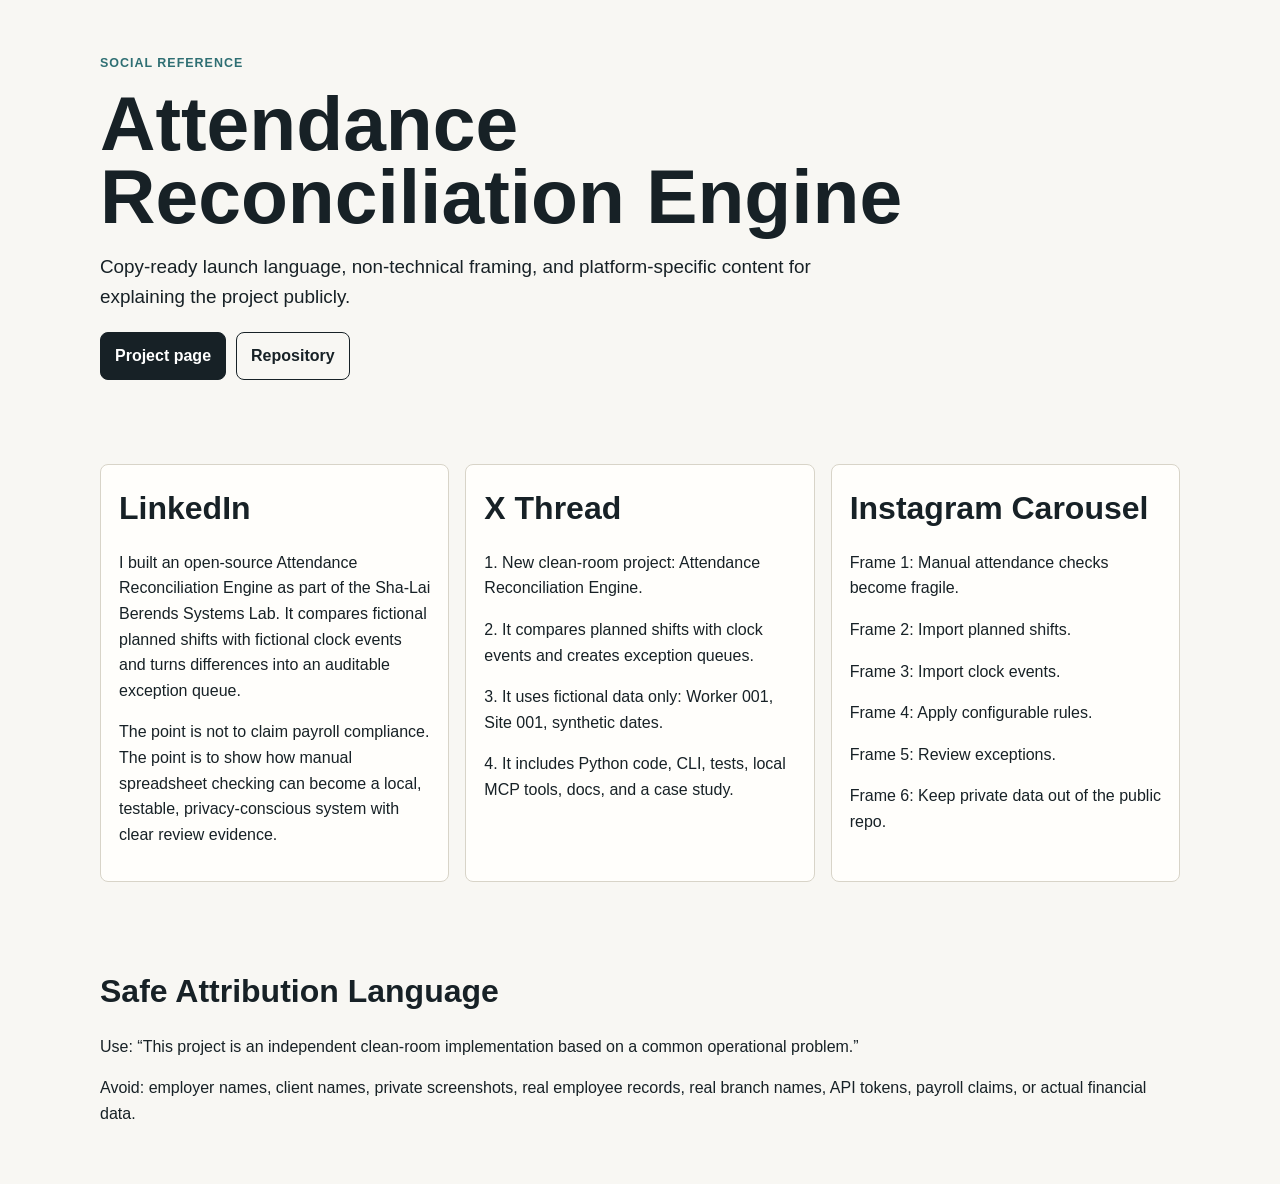
==== site/socials/index.html @ 908300ed "feat: publish attendance reconciliation engine" ====
<!doctype html>
<html lang="en">
  <head>
    <meta charset="utf-8" />
    <meta name="viewport" content="width=device-width, initial-scale=1" />
    <title>Attendance Reconciliation Engine Socials | Sha-Lai Berends</title>
    <meta name="description" content="Copy-ready social reference for the Attendance Reconciliation Engine by Sha-Lai Berends." />
    <link rel="stylesheet" href="../assets/styles.css" />
  </head>
  <body>
    <header>
      <div class="wrap">
        <p class="eyebrow">Social reference</p>
        <h1>Attendance Reconciliation Engine</h1>
        <p class="lede">Copy-ready launch language, non-technical framing, and platform-specific content for explaining the project publicly.</p>
        <div class="button-row">
          <a class="button primary" href="../">Project page</a>
          <a class="button" href="https://github.com/berendsshalai/attendance-reconciliation-engine">Repository</a>
        </div>
      </div>
    </header>

    <main>
      <section>
        <div class="wrap grid">
          <article class="card">
            <h2>LinkedIn</h2>
            <p>I built an open-source Attendance Reconciliation Engine as part of the Sha-Lai Berends Systems Lab. It compares fictional planned shifts with fictional clock events and turns differences into an auditable exception queue.</p>
            <p>The point is not to claim payroll compliance. The point is to show how manual spreadsheet checking can become a local, testable, privacy-conscious system with clear review evidence.</p>
          </article>
          <article class="card">
            <h2>X Thread</h2>
            <p>1. New clean-room project: Attendance Reconciliation Engine.</p>
            <p>2. It compares planned shifts with clock events and creates exception queues.</p>
            <p>3. It uses fictional data only: Worker 001, Site 001, synthetic dates.</p>
            <p>4. It includes Python code, CLI, tests, local MCP tools, docs, and a case study.</p>
          </article>
          <article class="card">
            <h2>Instagram Carousel</h2>
            <p>Frame 1: Manual attendance checks become fragile.</p>
            <p>Frame 2: Import planned shifts.</p>
            <p>Frame 3: Import clock events.</p>
            <p>Frame 4: Apply configurable rules.</p>
            <p>Frame 5: Review exceptions.</p>
            <p>Frame 6: Keep private data out of the public repo.</p>
          </article>
        </div>
      </section>

      <section>
        <div class="wrap">
          <h2>Safe Attribution Language</h2>
          <p>Use: “This project is an independent clean-room implementation based on a common operational problem.”</p>
          <p>Avoid: employer names, client names, private screenshots, real employee records, real branch names, API tokens, payroll claims, or actual financial data.</p>
        </div>
      </section>
    </main>
  </body>
</html>
---- site/assets/styles.css ----
:root {
  color: #172126;
  background: #f8f7f3;
  font-family: Arial, sans-serif;
  line-height: 1.6;
}

* {
  box-sizing: border-box;
}

body {
  margin: 0;
}

a {
  color: #205f63;
}

header,
section,
footer {
  padding: 42px 20px;
}

.wrap {
  max-width: 1080px;
  margin: 0 auto;
}

.hero {
  min-height: 76vh;
  display: grid;
  align-items: center;
  border-bottom: 1px solid #d8d4c8;
}

.eyebrow {
  text-transform: uppercase;
  letter-spacing: 0.08em;
  font-weight: 700;
  color: #2f6f73;
  font-size: 0.78rem;
}

h1 {
  max-width: 920px;
  margin: 0;
  font-size: clamp(2.4rem, 6vw, 5.8rem);
  line-height: 0.95;
  letter-spacing: 0;
}

h2 {
  font-size: 2rem;
  margin: 0 0 16px;
}

h3 {
  margin: 0 0 8px;
}

.lede {
  max-width: 780px;
  font-size: 1.18rem;
}

.grid {
  display: grid;
  grid-template-columns: repeat(auto-fit, minmax(240px, 1fr));
  gap: 16px;
}

.card,
.panel {
  border: 1px solid #d8d4c8;
  border-radius: 8px;
  background: #fffefb;
  padding: 18px;
}

.metric {
  font-size: 2rem;
  font-weight: 800;
  display: block;
}

.flow {
  display: grid;
  grid-template-columns: repeat(auto-fit, minmax(150px, 1fr));
  gap: 10px;
}

.flow span {
  border: 1px solid #becfcf;
  background: #edf5f5;
  border-radius: 8px;
  padding: 12px;
  font-weight: 700;
}

code {
  background: #ece8dc;
  border-radius: 4px;
  padding: 2px 4px;
}

pre {
  overflow: auto;
  background: #172126;
  color: #f8f7f3;
  border-radius: 8px;
  padding: 16px;
}

.button-row {
  display: flex;
  flex-wrap: wrap;
  gap: 10px;
  margin-top: 20px;
}

.button {
  border: 1px solid #172126;
  border-radius: 8px;
  color: #172126;
  text-decoration: none;
  padding: 10px 14px;
  font-weight: 700;
}

.button.primary {
  background: #172126;
  color: #fff;
}

table {
  border-collapse: collapse;
  width: 100%;
  background: #fffefb;
}

th,
td {
  border: 1px solid #d8d4c8;
  padding: 10px;
  text-align: left;
  vertical-align: top;
}

th {
  background: #edf5f5;
}

footer {
  border-top: 1px solid #d8d4c8;
}
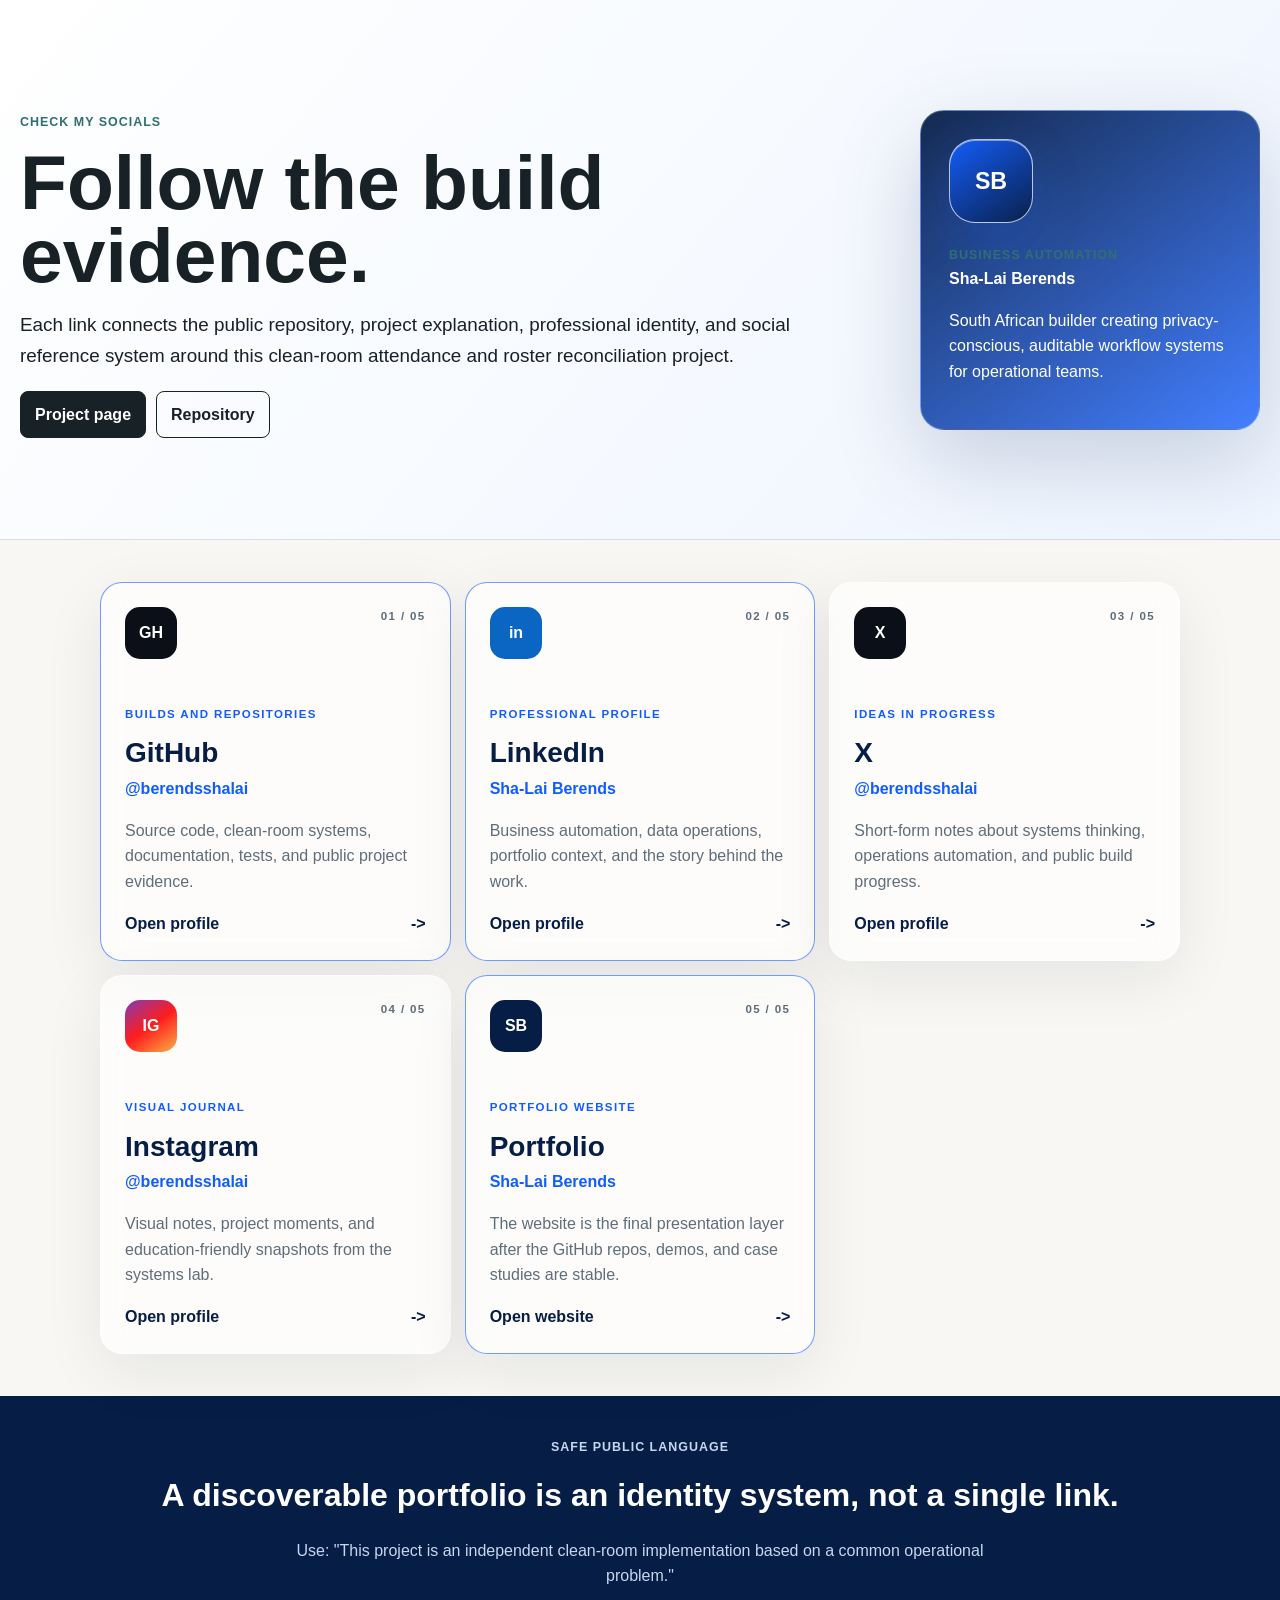
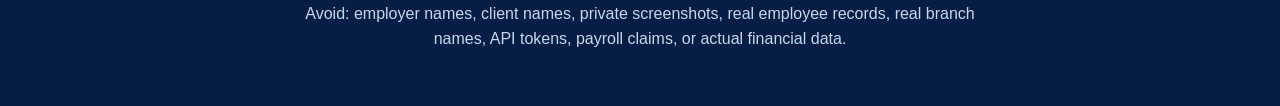
==== commit 30f33111: "feat: expand roster review system" ====
--- a/site/socials/index.html
+++ b/site/socials/index.html
@@ -3,54 +3,80 @@
   <head>
     <meta charset="utf-8" />
     <meta name="viewport" content="width=device-width, initial-scale=1" />
-    <title>Attendance Reconciliation Engine Socials | Sha-Lai Berends</title>
-    <meta name="description" content="Copy-ready social reference for the Attendance Reconciliation Engine by Sha-Lai Berends." />
+    <title>Check My Socials | Attendance Reconciliation Engine</title>
+    <meta name="description" content="Glassmorphism social profile links and copy-ready social reference for the Attendance Reconciliation Engine by Sha-Lai Berends." />
     <link rel="stylesheet" href="../assets/styles.css" />
   </head>
   <body>
-    <header>
+    <header class="socials-hero">
       <div class="wrap">
-        <p class="eyebrow">Social reference</p>
-        <h1>Attendance Reconciliation Engine</h1>
-        <p class="lede">Copy-ready launch language, non-technical framing, and platform-specific content for explaining the project publicly.</p>
+        <p class="eyebrow">Check my socials</p>
+        <h1>Follow the build evidence.</h1>
+        <p class="lede">Each link connects the public repository, project explanation, professional identity, and social reference system around this clean-room attendance and roster reconciliation project.</p>
         <div class="button-row">
           <a class="button primary" href="../">Project page</a>
           <a class="button" href="https://github.com/berendsshalai/attendance-reconciliation-engine">Repository</a>
         </div>
       </div>
+      <aside class="profile-card" aria-label="Sha-Lai Berends profile summary">
+        <span class="glass-logo" aria-hidden="true">SB</span>
+        <span class="eyebrow">Business Automation</span>
+        <strong>Sha-Lai Berends</strong>
+        <p>South African builder creating privacy-conscious, auditable workflow systems for operational teams.</p>
+      </aside>
     </header>
 
     <main>
       <section>
-        <div class="wrap grid">
-          <article class="card">
+        <div class="wrap social-grid" aria-label="Sha-Lai Berends social and portfolio links">
+          <a class="social-card featured" href="https://github.com/berendsshalai" target="_blank" rel="me noreferrer" aria-label="Open Sha-Lai Berends on GitHub">
+            <div class="social-card-top"><span class="social-icon github">GH</span><small>01 / 05</small></div>
+            <span class="social-signal">Builds and repositories</span>
+            <h2>GitHub</h2>
+            <strong>@berendsshalai</strong>
+            <p>Source code, clean-room systems, documentation, tests, and public project evidence.</p>
+            <span class="social-open">Open profile <span aria-hidden="true">-></span></span>
+          </a>
+          <a class="social-card featured" href="https://www.linkedin.com/in/sha-lai-berends" target="_blank" rel="me noreferrer" aria-label="Open Sha-Lai Berends on LinkedIn">
+            <div class="social-card-top"><span class="social-icon linkedin">in</span><small>02 / 05</small></div>
+            <span class="social-signal">Professional profile</span>
             <h2>LinkedIn</h2>
-            <p>I built an open-source Attendance Reconciliation Engine as part of the Sha-Lai Berends Systems Lab. It compares fictional planned shifts with fictional clock events and turns differences into an auditable exception queue.</p>
-            <p>The point is not to claim payroll compliance. The point is to show how manual spreadsheet checking can become a local, testable, privacy-conscious system with clear review evidence.</p>
-          </article>
-          <article class="card">
-            <h2>X Thread</h2>
-            <p>1. New clean-room project: Attendance Reconciliation Engine.</p>
-            <p>2. It compares planned shifts with clock events and creates exception queues.</p>
-            <p>3. It uses fictional data only: Worker 001, Site 001, synthetic dates.</p>
-            <p>4. It includes Python code, CLI, tests, local MCP tools, docs, and a case study.</p>
-          </article>
-          <article class="card">
-            <h2>Instagram Carousel</h2>
-            <p>Frame 1: Manual attendance checks become fragile.</p>
-            <p>Frame 2: Import planned shifts.</p>
-            <p>Frame 3: Import clock events.</p>
-            <p>Frame 4: Apply configurable rules.</p>
-            <p>Frame 5: Review exceptions.</p>
-            <p>Frame 6: Keep private data out of the public repo.</p>
-          </article>
+            <strong>Sha-Lai Berends</strong>
+            <p>Business automation, data operations, portfolio context, and the story behind the work.</p>
+            <span class="social-open">Open profile <span aria-hidden="true">-></span></span>
+          </a>
+          <a class="social-card" href="https://x.com/berendsshalai" target="_blank" rel="me noreferrer" aria-label="Open Sha-Lai Berends on X">
+            <div class="social-card-top"><span class="social-icon x">X</span><small>03 / 05</small></div>
+            <span class="social-signal">Ideas in progress</span>
+            <h2>X</h2>
+            <strong>@berendsshalai</strong>
+            <p>Short-form notes about systems thinking, operations automation, and public build progress.</p>
+            <span class="social-open">Open profile <span aria-hidden="true">-></span></span>
+          </a>
+          <a class="social-card" href="https://www.instagram.com/berendsshalai" target="_blank" rel="me noreferrer" aria-label="Open Sha-Lai Berends on Instagram">
+            <div class="social-card-top"><span class="social-icon instagram">IG</span><small>04 / 05</small></div>
+            <span class="social-signal">Visual journal</span>
+            <h2>Instagram</h2>
+            <strong>@berendsshalai</strong>
+            <p>Visual notes, project moments, and education-friendly snapshots from the systems lab.</p>
+            <span class="social-open">Open profile <span aria-hidden="true">-></span></span>
+          </a>
+          <a class="social-card featured" href="https://sha-lai-be-2a6c6108-shalaiberends.wix-site-host.com" target="_blank" rel="me noreferrer" aria-label="Open Sha-Lai Berends portfolio website">
+            <div class="social-card-top"><span class="social-icon website">SB</span><small>05 / 05</small></div>
+            <span class="social-signal">Portfolio website</span>
+            <h2>Portfolio</h2>
+            <strong>Sha-Lai Berends</strong>
+            <p>The website is the final presentation layer after the GitHub repos, demos, and case studies are stable.</p>
+            <span class="social-open">Open website <span aria-hidden="true">-></span></span>
+          </a>
         </div>
       </section>
 
-      <section>
+      <section class="socials-note">
         <div class="wrap">
-          <h2>Safe Attribution Language</h2>
-          <p>Use: “This project is an independent clean-room implementation based on a common operational problem.”</p>
+          <p class="eyebrow">Safe public language</p>
+          <h2>A discoverable portfolio is an identity system, not a single link.</h2>
+          <p>Use: "This project is an independent clean-room implementation based on a common operational problem."</p>
           <p>Avoid: employer names, client names, private screenshots, real employee records, real branch names, API tokens, payroll claims, or actual financial data.</p>
         </div>
       </section>
--- a/site/assets/styles.css
+++ b/site/assets/styles.css
@@ -3,6 +3,11 @@
   background: #f8f7f3;
   font-family: Arial, sans-serif;
   line-height: 1.6;
+  --navy: #061d46;
+  --blue: #115cff;
+  --sky: #d7e8ff;
+  --muted: #5f6d7a;
+  --line: rgba(6, 29, 70, 0.14);
 }
 
 * {
@@ -33,6 +38,9 @@
   display: grid;
   align-items: center;
   border-bottom: 1px solid #d8d4c8;
+  background:
+    radial-gradient(circle at 82% 18%, rgba(17, 92, 255, 0.12), transparent 28%),
+    linear-gradient(130deg, #fff 0%, #eef5ff 100%);
 }
 
 .eyebrow {
@@ -155,3 +163,204 @@
 footer {
   border-top: 1px solid #d8d4c8;
 }
+
+.identity-panel {
+  margin-top: 28px;
+  display: grid;
+  grid-template-columns: 96px minmax(0, 1fr);
+  gap: 18px;
+  align-items: center;
+  max-width: 560px;
+  padding: 18px;
+  border: 1px solid rgba(255, 255, 255, 0.58);
+  border-radius: 22px;
+  background: rgba(255, 255, 255, 0.48);
+  box-shadow: 0 24px 90px rgba(6, 29, 70, 0.12);
+  backdrop-filter: blur(18px);
+}
+
+.glass-logo {
+  width: 84px;
+  height: 84px;
+  display: grid;
+  place-items: center;
+  border: 1px solid rgba(255, 255, 255, 0.7);
+  border-radius: 26px;
+  color: white;
+  background:
+    linear-gradient(145deg, rgba(17, 92, 255, 0.95), rgba(6, 29, 70, 0.95)),
+    rgba(255, 255, 255, 0.28);
+  box-shadow: inset 0 1px 0 rgba(255, 255, 255, 0.45), 0 18px 50px rgba(17, 92, 255, 0.22);
+  font-size: 1.45rem;
+  font-weight: 900;
+}
+
+.identity-panel strong {
+  display: block;
+  color: var(--navy);
+  font-size: 1.05rem;
+}
+
+.identity-panel span {
+  color: var(--muted);
+  font-size: 0.92rem;
+}
+
+.socials-hero {
+  min-height: 540px;
+  display: grid;
+  grid-template-columns: minmax(0, 1fr) 340px;
+  gap: 56px;
+  align-items: center;
+  background: linear-gradient(130deg, #fff 0%, #eef5ff 100%);
+  border-bottom: 1px solid var(--line);
+}
+
+.socials-hero .profile-card {
+  min-height: 320px;
+  display: flex;
+  flex-direction: column;
+  justify-content: flex-end;
+  padding: 28px;
+  border: 1px solid rgba(255, 255, 255, 0.25);
+  border-radius: 24px;
+  color: white;
+  background:
+    linear-gradient(145deg, rgba(6, 29, 70, 0.94), rgba(17, 92, 255, 0.78)),
+    rgba(255, 255, 255, 0.2);
+  box-shadow: 0 30px 90px rgba(6, 29, 70, 0.18);
+  backdrop-filter: blur(20px);
+}
+
+.socials-hero .profile-card .glass-logo {
+  margin-bottom: auto;
+}
+
+.social-grid {
+  display: grid;
+  grid-template-columns: repeat(3, minmax(0, 1fr));
+  gap: 14px;
+}
+
+.social-card {
+  min-height: 320px;
+  display: flex;
+  flex-direction: column;
+  padding: 24px;
+  border: 1px solid rgba(255, 255, 255, 0.6);
+  border-radius: 22px;
+  color: var(--navy);
+  text-decoration: none;
+  background: rgba(255, 255, 255, 0.64);
+  box-shadow: 0 18px 60px rgba(6, 29, 70, 0.08);
+  backdrop-filter: blur(16px);
+  transition: transform 0.24s ease, border-color 0.24s ease, box-shadow 0.24s ease;
+}
+
+.social-card:hover {
+  transform: translateY(-5px);
+  border-color: rgba(17, 92, 255, 0.5);
+  box-shadow: 0 30px 82px rgba(6, 29, 70, 0.14);
+}
+
+.social-card.featured {
+  border-color: rgba(17, 92, 255, 0.6);
+}
+
+.social-card-top {
+  display: flex;
+  justify-content: space-between;
+  align-items: flex-start;
+}
+
+.social-icon {
+  width: 52px;
+  height: 52px;
+  display: grid;
+  place-items: center;
+  border-radius: 15px;
+  color: white;
+  background: var(--blue);
+  font-weight: 900;
+  letter-spacing: 0;
+}
+
+.social-icon.github,
+.social-icon.x {
+  background: #0a0f18;
+}
+
+.social-icon.linkedin {
+  background: #0a66c2;
+}
+
+.social-icon.instagram {
+  background: linear-gradient(145deg, #833ab4, #fd1d1d, #fcb045);
+}
+
+.social-icon.website {
+  background: var(--navy);
+}
+
+.social-card small,
+.social-signal {
+  color: var(--muted);
+  font-size: 0.72rem;
+  font-weight: 800;
+  text-transform: uppercase;
+  letter-spacing: 0.12em;
+}
+
+.social-signal {
+  margin-top: 46px;
+  color: var(--blue);
+}
+
+.social-card h2 {
+  margin: 8px 0 0;
+  color: var(--navy);
+  font-size: 1.75rem;
+}
+
+.social-card strong {
+  color: var(--blue);
+}
+
+.social-card p {
+  color: var(--muted);
+}
+
+.social-open {
+  margin-top: auto;
+  display: flex;
+  justify-content: space-between;
+  align-items: center;
+  font-weight: 800;
+}
+
+.socials-note {
+  text-align: center;
+  color: white;
+  background: var(--navy);
+}
+
+.socials-note h2 {
+  color: white;
+}
+
+.socials-note p {
+  max-width: 720px;
+  margin: 0 auto 12px;
+  color: #c7d7ed;
+}
+
+@media (max-width: 780px) {
+  .identity-panel,
+  .socials-hero {
+    grid-template-columns: 1fr;
+  }
+
+  .social-grid {
+    grid-template-columns: 1fr;
+  }
+}
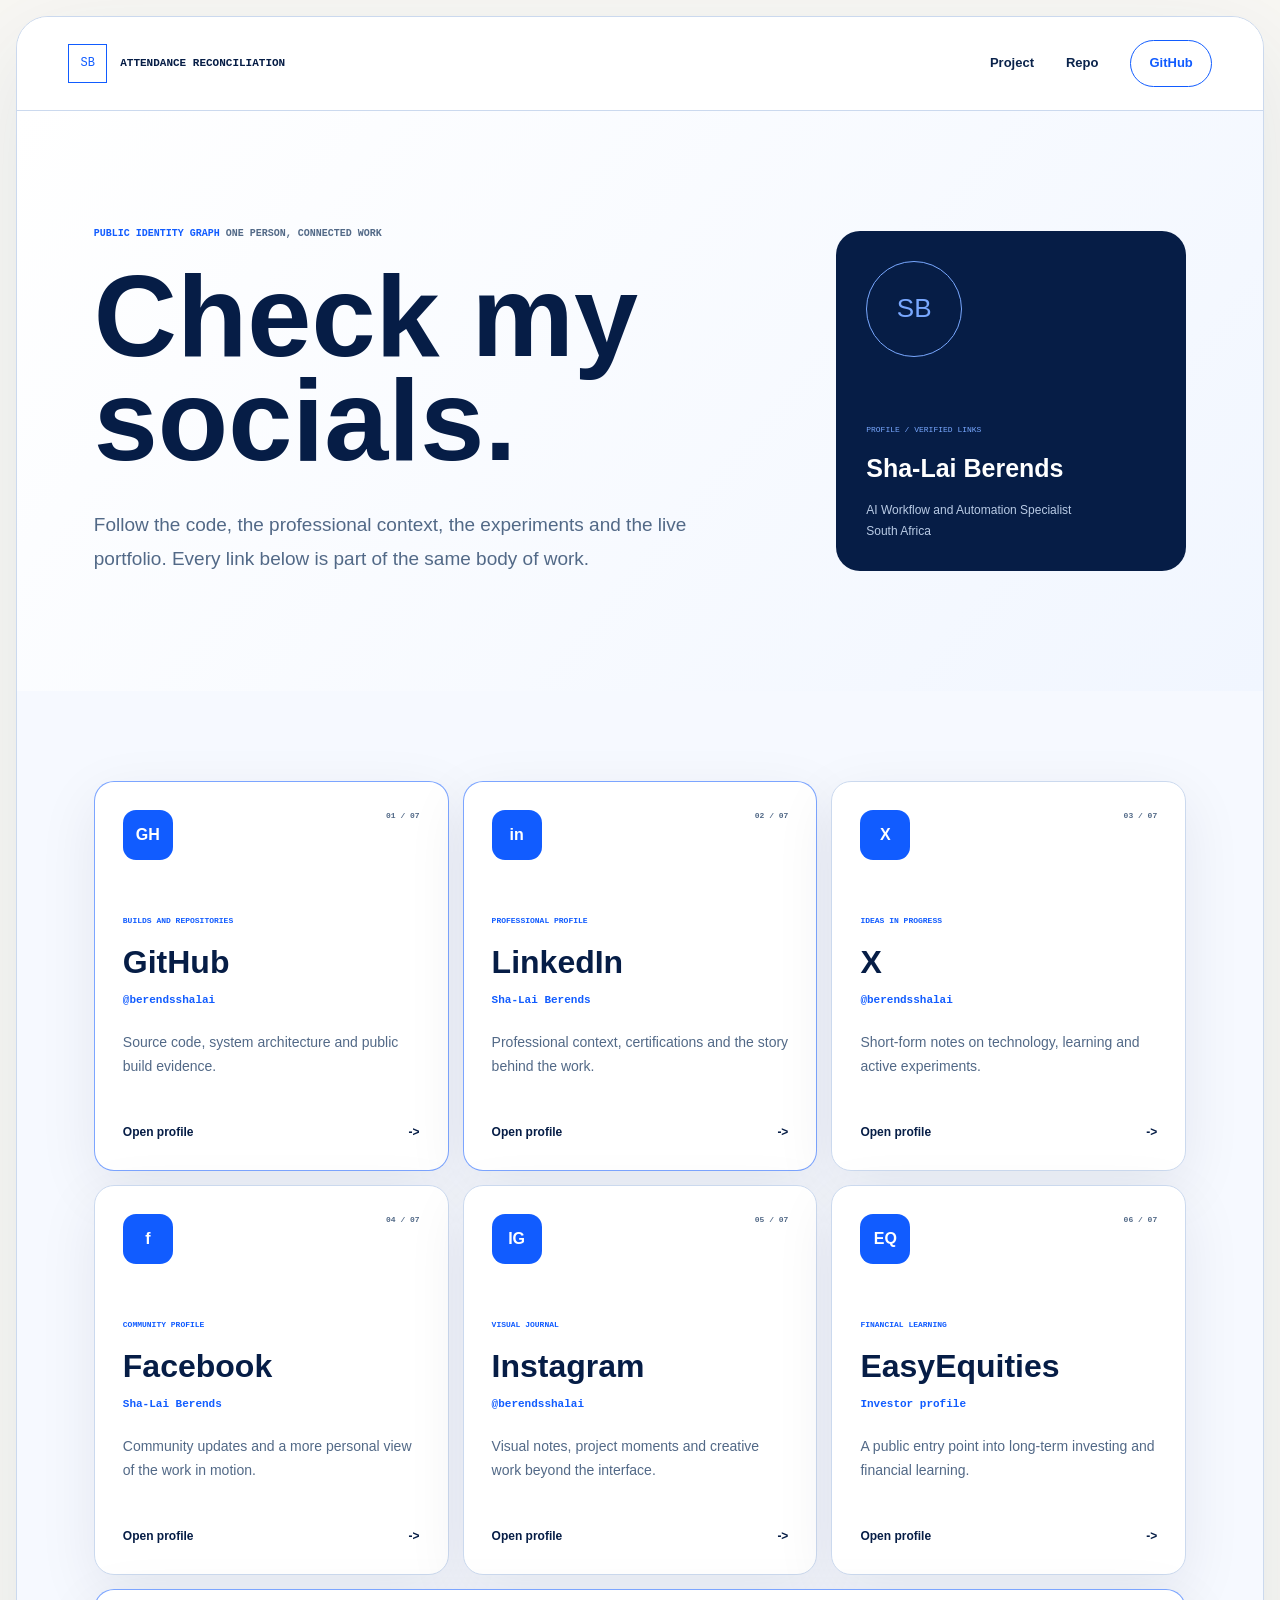
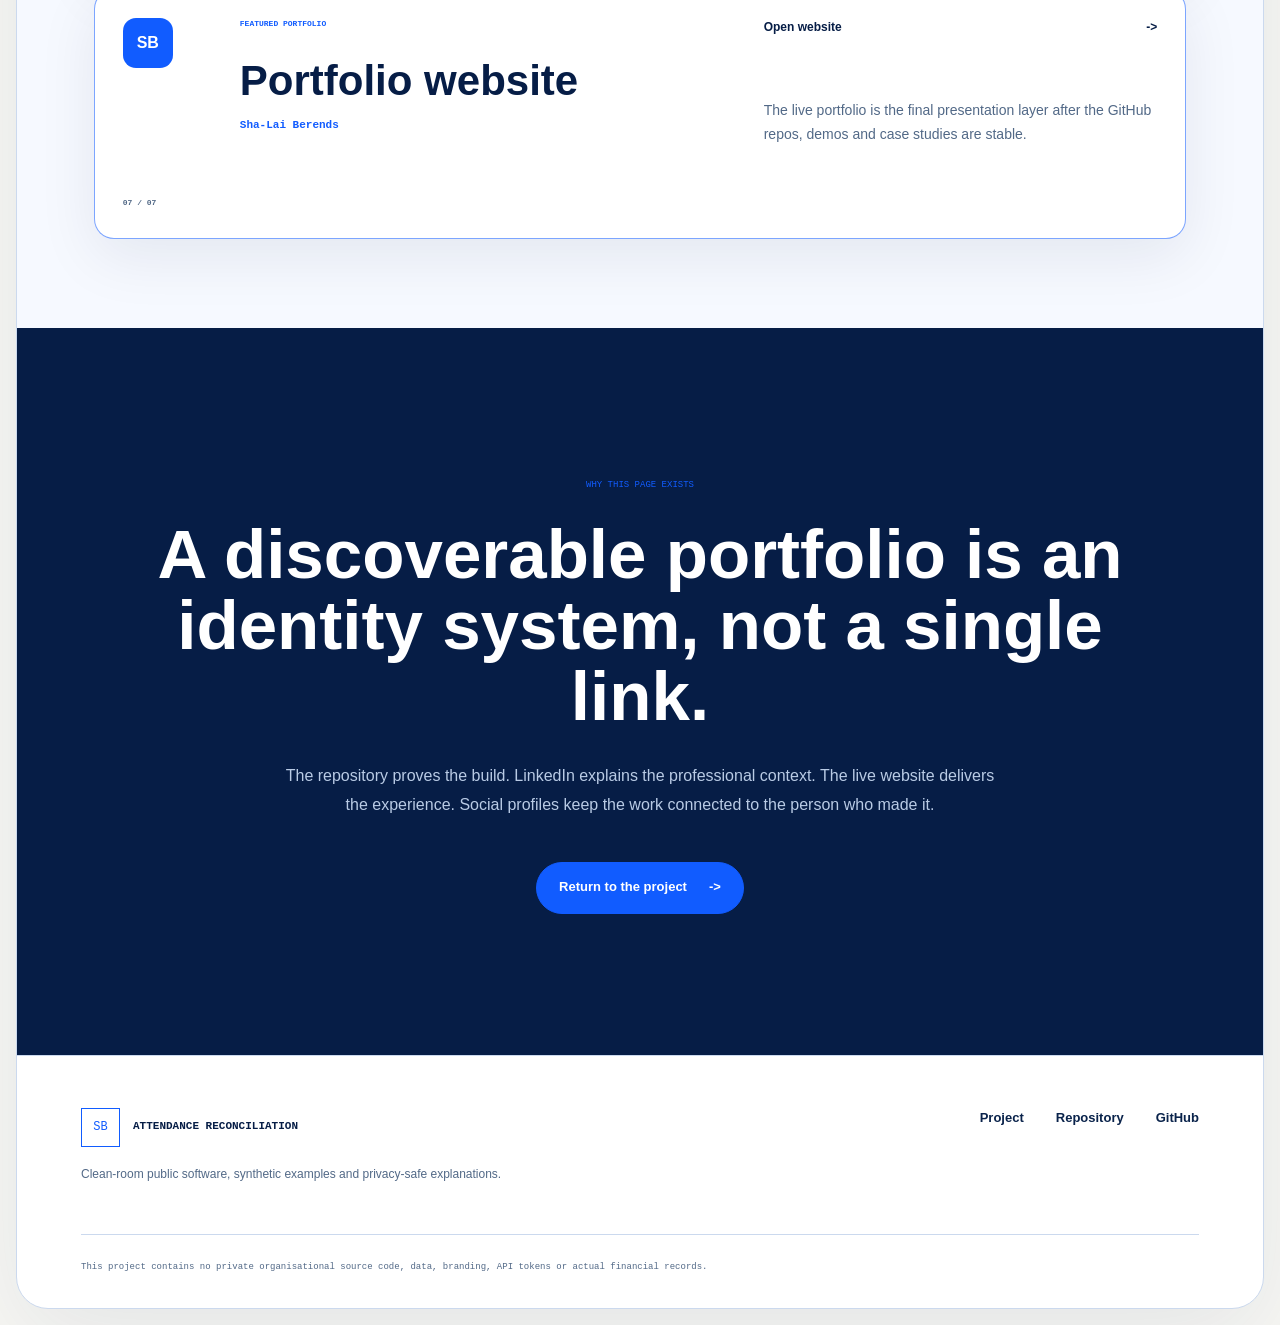
==== commit 19830613: "style: align socials page with portfolio aesthetic" ====
--- a/site/socials/index.html
+++ b/site/socials/index.html
@@ -4,82 +4,123 @@
     <meta charset="utf-8" />
     <meta name="viewport" content="width=device-width, initial-scale=1" />
     <title>Check My Socials | Attendance Reconciliation Engine</title>
-    <meta name="description" content="Glassmorphism social profile links and copy-ready social reference for the Attendance Reconciliation Engine by Sha-Lai Berends." />
+    <meta name="description" content="Social profile links and public identity graph for the Attendance Reconciliation Engine by Sha-Lai Berends." />
     <link rel="stylesheet" href="../assets/styles.css" />
   </head>
   <body>
-    <header class="socials-hero">
-      <div class="wrap">
-        <p class="eyebrow">Check my socials</p>
-        <h1>Follow the build evidence.</h1>
-        <p class="lede">Each link connects the public repository, project explanation, professional identity, and social reference system around this clean-room attendance and roster reconciliation project.</p>
-        <div class="button-row">
-          <a class="button primary" href="../">Project page</a>
-          <a class="button" href="https://github.com/berendsshalai/attendance-reconciliation-engine">Repository</a>
-        </div>
-      </div>
-      <aside class="profile-card" aria-label="Sha-Lai Berends profile summary">
-        <span class="glass-logo" aria-hidden="true">SB</span>
-        <span class="eyebrow">Business Automation</span>
-        <strong>Sha-Lai Berends</strong>
-        <p>South African builder creating privacy-conscious, auditable workflow systems for operational teams.</p>
-      </aside>
-    </header>
+    <div class="site-shell socials-shell">
+      <header class="site-header" aria-label="Site navigation">
+        <a class="wordmark" href="../" aria-label="Attendance Reconciliation Engine home">
+          <span>SB</span>
+          <strong>ATTENDANCE RECONCILIATION</strong>
+        </a>
+        <nav aria-label="Primary navigation">
+          <a href="../">Project</a>
+          <a href="https://github.com/berendsshalai/attendance-reconciliation-engine">Repo</a>
+          <a class="nav-cta" href="https://github.com/berendsshalai">GitHub</a>
+        </nav>
+      </header>
 
-    <main>
-      <section>
-        <div class="wrap social-grid" aria-label="Sha-Lai Berends social and portfolio links">
-          <a class="social-card featured" href="https://github.com/berendsshalai" target="_blank" rel="me noreferrer" aria-label="Open Sha-Lai Berends on GitHub">
-            <div class="social-card-top"><span class="social-icon github">GH</span><small>01 / 05</small></div>
+      <main>
+        <section class="socials-hero" aria-labelledby="socials-title">
+          <div>
+            <p class="eyebrow"><span>PUBLIC IDENTITY GRAPH</span> ONE PERSON, CONNECTED WORK</p>
+            <h1 id="socials-title">Check my socials.</h1>
+            <p>Follow the code, the professional context, the experiments and the live portfolio. Every link below is part of the same body of work.</p>
+          </div>
+          <aside aria-label="Sha-Lai Berends profile summary">
+            <div class="profile-monogram">SB</div>
+            <span>PROFILE / VERIFIED LINKS</span>
+            <strong>Sha-Lai Berends</strong>
+            <p>AI Workflow and Automation Specialist<br />South Africa</p>
+          </aside>
+        </section>
+
+        <section class="social-grid" aria-label="Sha-Lai Berends social and portfolio links">
+          <a class="social-card featured" href="https://github.com/berendsshalai" target="_blank" rel="me noreferrer" aria-label="Open Sha-Lai Berends on GitHub in a new tab">
+            <div class="social-card-top"><span class="social-icon social-icon-github">GH</span><small>01 / 07</small></div>
             <span class="social-signal">Builds and repositories</span>
             <h2>GitHub</h2>
             <strong>@berendsshalai</strong>
-            <p>Source code, clean-room systems, documentation, tests, and public project evidence.</p>
+            <p>Source code, system architecture and public build evidence.</p>
             <span class="social-open">Open profile <span aria-hidden="true">-></span></span>
           </a>
-          <a class="social-card featured" href="https://www.linkedin.com/in/sha-lai-berends" target="_blank" rel="me noreferrer" aria-label="Open Sha-Lai Berends on LinkedIn">
-            <div class="social-card-top"><span class="social-icon linkedin">in</span><small>02 / 05</small></div>
+
+          <a class="social-card featured" href="https://www.linkedin.com/in/sha-lai-berends" target="_blank" rel="me noreferrer" aria-label="Open Sha-Lai Berends on LinkedIn in a new tab">
+            <div class="social-card-top"><span class="social-icon social-icon-linkedin">in</span><small>02 / 07</small></div>
             <span class="social-signal">Professional profile</span>
             <h2>LinkedIn</h2>
             <strong>Sha-Lai Berends</strong>
-            <p>Business automation, data operations, portfolio context, and the story behind the work.</p>
+            <p>Professional context, certifications and the story behind the work.</p>
             <span class="social-open">Open profile <span aria-hidden="true">-></span></span>
           </a>
-          <a class="social-card" href="https://x.com/berendsshalai" target="_blank" rel="me noreferrer" aria-label="Open Sha-Lai Berends on X">
-            <div class="social-card-top"><span class="social-icon x">X</span><small>03 / 05</small></div>
+
+          <a class="social-card" href="https://x.com/berendsshalai" target="_blank" rel="me noreferrer" aria-label="Open Sha-Lai Berends on X in a new tab">
+            <div class="social-card-top"><span class="social-icon social-icon-x">X</span><small>03 / 07</small></div>
             <span class="social-signal">Ideas in progress</span>
             <h2>X</h2>
             <strong>@berendsshalai</strong>
-            <p>Short-form notes about systems thinking, operations automation, and public build progress.</p>
+            <p>Short-form notes on technology, learning and active experiments.</p>
             <span class="social-open">Open profile <span aria-hidden="true">-></span></span>
           </a>
-          <a class="social-card" href="https://www.instagram.com/berendsshalai" target="_blank" rel="me noreferrer" aria-label="Open Sha-Lai Berends on Instagram">
-            <div class="social-card-top"><span class="social-icon instagram">IG</span><small>04 / 05</small></div>
+
+          <a class="social-card" href="https://www.facebook.com/p/Sha-Lai-Berends-61591546301365/" target="_blank" rel="me noreferrer" aria-label="Open Sha-Lai Berends on Facebook in a new tab">
+            <div class="social-card-top"><span class="social-icon social-icon-facebook">f</span><small>04 / 07</small></div>
+            <span class="social-signal">Community profile</span>
+            <h2>Facebook</h2>
+            <strong>Sha-Lai Berends</strong>
+            <p>Community updates and a more personal view of the work in motion.</p>
+            <span class="social-open">Open profile <span aria-hidden="true">-></span></span>
+          </a>
+
+          <a class="social-card" href="https://www.instagram.com/berendsshalai" target="_blank" rel="me noreferrer" aria-label="Open Sha-Lai Berends on Instagram in a new tab">
+            <div class="social-card-top"><span class="social-icon social-icon-instagram">IG</span><small>05 / 07</small></div>
             <span class="social-signal">Visual journal</span>
             <h2>Instagram</h2>
             <strong>@berendsshalai</strong>
-            <p>Visual notes, project moments, and education-friendly snapshots from the systems lab.</p>
+            <p>Visual notes, project moments and creative work beyond the interface.</p>
             <span class="social-open">Open profile <span aria-hidden="true">-></span></span>
           </a>
-          <a class="social-card featured" href="https://sha-lai-be-2a6c6108-shalaiberends.wix-site-host.com" target="_blank" rel="me noreferrer" aria-label="Open Sha-Lai Berends portfolio website">
-            <div class="social-card-top"><span class="social-icon website">SB</span><small>05 / 05</small></div>
-            <span class="social-signal">Portfolio website</span>
-            <h2>Portfolio</h2>
+
+          <a class="social-card" href="https://bit.ly/3sA5312" target="_blank" rel="me noreferrer" aria-label="Open Sha-Lai Berends EasyEquities profile in a new tab">
+            <div class="social-card-top"><span class="social-icon social-icon-easyequities">EQ</span><small>06 / 07</small></div>
+            <span class="social-signal">Financial learning</span>
+            <h2>EasyEquities</h2>
+            <strong>Investor profile</strong>
+            <p>A public entry point into long-term investing and financial learning.</p>
+            <span class="social-open">Open profile <span aria-hidden="true">-></span></span>
+          </a>
+
+          <a class="social-card featured" href="https://sha-lai-be-2a6c6108-shalaiberends.wix-site-host.com" target="_blank" rel="me noreferrer" aria-label="Open Sha-Lai Berends portfolio website in a new tab">
+            <div class="social-card-top"><span class="social-icon social-icon-website">SB</span><small>07 / 07</small></div>
+            <span class="social-signal">Featured portfolio</span>
+            <h2>Portfolio website</h2>
             <strong>Sha-Lai Berends</strong>
-            <p>The website is the final presentation layer after the GitHub repos, demos, and case studies are stable.</p>
+            <p>The live portfolio is the final presentation layer after the GitHub repos, demos and case studies are stable.</p>
             <span class="social-open">Open website <span aria-hidden="true">-></span></span>
           </a>
+        </section>
+
+        <section class="socials-note" aria-labelledby="socials-note-title">
+          <span>WHY THIS PAGE EXISTS</span>
+          <h2 id="socials-note-title">A discoverable portfolio is an identity system, not a single link.</h2>
+          <p>The repository proves the build. LinkedIn explains the professional context. The live website delivers the experience. Social profiles keep the work connected to the person who made it.</p>
+          <a href="../" class="button button-primary">Return to the project <span aria-hidden="true">-></span></a>
+        </section>
+      </main>
+
+      <footer class="site-footer">
+        <div>
+          <a class="wordmark" href="../"><span>SB</span><strong>ATTENDANCE RECONCILIATION</strong></a>
+          <p>Clean-room public software, synthetic examples and privacy-safe explanations.</p>
         </div>
-      </section>
-
-      <section class="socials-note">
-        <div class="wrap">
-          <p class="eyebrow">Safe public language</p>
-          <h2>A discoverable portfolio is an identity system, not a single link.</h2>
-          <p>Use: "This project is an independent clean-room implementation based on a common operational problem."</p>
-          <p>Avoid: employer names, client names, private screenshots, real employee records, real branch names, API tokens, payroll claims, or actual financial data.</p>
-        </div>
-      </section>
-    </main>
+        <nav aria-label="Footer navigation">
+          <a href="../">Project</a>
+          <a href="https://github.com/berendsshalai/attendance-reconciliation-engine">Repository</a>
+          <a href="https://github.com/berendsshalai">GitHub</a>
+        </nav>
+        <small>This project contains no private organisational source code, data, branding, API tokens or actual financial records.</small>
+      </footer>
+    </div>
   </body>
 </html>
--- a/site/assets/styles.css
+++ b/site/assets/styles.css
@@ -364,3 +364,513 @@
     grid-template-columns: 1fr;
   }
 }
+
+/* Reference socials system: aligned to berendsshalai-project-systemtoportfolio/socials. */
+.site-shell {
+  width: min(1500px, calc(100% - 32px));
+  margin: 16px auto;
+  background: #fff;
+  border: 1px solid #cbd9ee;
+  border-radius: 32px;
+  overflow: hidden;
+  box-shadow: 0 30px 100px rgba(17, 54, 111, 0.09);
+}
+
+.site-header {
+  min-height: 94px;
+  padding: 20px clamp(24px, 4vw, 68px);
+  display: flex;
+  justify-content: space-between;
+  align-items: center;
+  border-bottom: 1px solid #cbd9ee;
+  background: rgba(255, 255, 255, 0.92);
+  backdrop-filter: blur(18px);
+}
+
+.wordmark {
+  display: inline-flex;
+  align-items: center;
+  gap: 13px;
+  color: #061d46;
+  text-decoration: none;
+}
+
+.wordmark span {
+  width: 39px;
+  height: 39px;
+  display: grid;
+  place-items: center;
+  border: 1px solid #115cff;
+  color: #115cff;
+  font-family: Consolas, monospace;
+  font-size: 12px;
+}
+
+.wordmark strong {
+  color: #061d46;
+  font-family: Consolas, monospace;
+  font-size: 11px;
+  letter-spacing: 0;
+}
+
+.site-header nav,
+.site-footer nav {
+  display: flex;
+  align-items: center;
+  gap: clamp(18px, 2.5vw, 42px);
+}
+
+.site-header nav a,
+.site-footer nav a {
+  color: #0a234b;
+  text-decoration: none;
+  font-size: 13px;
+  font-weight: 700;
+}
+
+.site-header nav a:hover,
+.site-footer nav a:hover {
+  color: #115cff;
+}
+
+.site-header .nav-cta {
+  padding: 12px 18px;
+  border: 1px solid #115cff;
+  border-radius: 999px;
+  color: #115cff;
+}
+
+.socials-shell .eyebrow {
+  margin: 0 0 24px;
+  color: #526987;
+  font-family: Consolas, monospace;
+  font-size: 10px;
+  line-height: 1.5;
+  letter-spacing: 0;
+}
+
+.socials-shell .eyebrow span,
+.socials-note > span {
+  color: #115cff;
+}
+
+.socials-shell .button {
+  min-height: 52px;
+  padding: 0 22px;
+  display: inline-flex;
+  align-items: center;
+  justify-content: center;
+  gap: 22px;
+  border-radius: 999px;
+  text-decoration: none;
+  font-size: 13px;
+  font-weight: 800;
+  transition: transform 0.25s ease, background-color 0.25s ease, color 0.25s ease;
+}
+
+.socials-shell .button:hover {
+  transform: translateY(-2px);
+}
+
+.socials-shell .button-primary {
+  color: white;
+  background: #115cff;
+  border: 1px solid #115cff;
+}
+
+.socials-shell .button-primary:hover {
+  background: #061d46;
+  border-color: #061d46;
+}
+
+.socials-shell .socials-hero {
+  min-height: 520px;
+  padding: clamp(70px, 9vw, 130px) clamp(24px, 6vw, 96px);
+  display: grid;
+  grid-template-columns: 1fr 350px;
+  gap: 80px;
+  align-items: center;
+  background: linear-gradient(130deg, #fff 0%, #f1f6ff 100%);
+  border-bottom: 0;
+}
+
+.socials-hero h1 {
+  margin: 0;
+  color: #061d46;
+  font-size: clamp(64px, 9vw, 138px);
+  line-height: 0.9;
+  letter-spacing: 0;
+}
+
+.socials-hero > div > p:last-child {
+  max-width: 700px;
+  margin: 35px 0 0;
+  color: #526987;
+  font-size: 19px;
+  line-height: 1.8;
+}
+
+.socials-hero aside {
+  min-height: 340px;
+  padding: 30px;
+  display: flex;
+  flex-direction: column;
+  justify-content: flex-end;
+  color: white;
+  border-radius: 24px;
+  background: #061d46;
+}
+
+.profile-monogram {
+  width: 96px;
+  height: 96px;
+  margin: 0 0 auto;
+  display: grid;
+  place-items: center;
+  border: 1px solid #79a8ff;
+  border-radius: 50%;
+  color: #79a8ff;
+  font-size: 26px;
+}
+
+.socials-hero aside > span {
+  color: #79a8ff;
+  font-family: Consolas, monospace;
+  font-size: 8px;
+  letter-spacing: 0;
+}
+
+.socials-hero aside > strong {
+  margin-top: 11px;
+  font-size: 25px;
+}
+
+.socials-hero aside p {
+  margin: 12px 0 0;
+  color: #b9cbe5;
+  font-size: 12px;
+  line-height: 1.7;
+}
+
+.socials-shell .social-grid {
+  padding: clamp(60px, 7vw, 105px) clamp(24px, 6vw, 96px);
+  display: grid;
+  grid-template-columns: repeat(3, 1fr);
+  gap: 14px;
+  background: #f6f9ff;
+}
+
+.socials-shell .social-card {
+  min-height: 390px;
+  padding: 28px;
+  display: flex;
+  flex-direction: column;
+  color: #061d46;
+  border: 1px solid #cbd9ee;
+  border-radius: 20px;
+  background: white;
+  text-decoration: none;
+  transition: transform 0.28s ease, border-color 0.28s ease, box-shadow 0.28s ease;
+}
+
+.socials-shell .social-card:hover {
+  transform: translateY(-5px);
+  border-color: #115cff;
+  box-shadow: 0 24px 60px rgba(11, 50, 105, 0.1);
+}
+
+.socials-shell .social-card.featured {
+  border-color: rgba(17, 92, 255, 0.55);
+}
+
+.socials-shell .social-card-top {
+  display: flex;
+  justify-content: space-between;
+  align-items: start;
+}
+
+.socials-shell .social-card-top small {
+  font-family: Consolas, monospace;
+  font-size: 8px;
+  color: #526987;
+  letter-spacing: 0;
+}
+
+.socials-shell .social-icon {
+  width: 50px;
+  height: 50px;
+  display: grid;
+  place-items: center;
+  color: white;
+  border-radius: 13px;
+  background: #115cff;
+  font-weight: 800;
+}
+
+.social-icon-github,
+.social-icon-x {
+  background: #0a0f18;
+}
+
+.social-icon-linkedin,
+.social-icon-facebook {
+  background: #0a66c2;
+}
+
+.social-icon-instagram {
+  background: linear-gradient(145deg, #833ab4, #fd1d1d, #fcb045);
+}
+
+.social-icon-easyequities {
+  background: #623bd3;
+}
+
+.social-icon-website {
+  background: #061d46;
+}
+
+.socials-shell .social-signal {
+  margin-top: 55px;
+  color: #115cff;
+  font-family: Consolas, monospace;
+  font-size: 8px;
+  letter-spacing: 0;
+  text-transform: uppercase;
+}
+
+.socials-shell .social-card h2 {
+  margin: 10px 0 0;
+  color: #061d46;
+  font-size: 32px;
+  letter-spacing: 0;
+}
+
+.socials-shell .social-card > strong {
+  margin-top: 3px;
+  color: #115cff;
+  font-family: Consolas, monospace;
+  font-size: 11px;
+}
+
+.socials-shell .social-card > p {
+  margin: 22px 0 30px;
+  color: #526987;
+  line-height: 1.7;
+  font-size: 14px;
+}
+
+.socials-shell .social-open {
+  margin-top: auto;
+  display: flex;
+  justify-content: space-between;
+  align-items: center;
+  font-size: 12px;
+  font-weight: 800;
+}
+
+.socials-shell .social-card:last-child {
+  grid-column: 1 / -1;
+  min-height: 250px;
+  display: grid;
+  grid-template-columns: 85px minmax(230px, 1fr) minmax(260px, 0.8fr);
+  grid-template-rows: auto auto 1fr;
+  column-gap: 32px;
+  align-items: start;
+}
+
+.socials-shell .social-card:last-child .social-card-top {
+  grid-row: 1 / 4;
+  flex-direction: column;
+  height: 100%;
+}
+
+.socials-shell .social-card:last-child .social-signal {
+  grid-column: 2;
+  margin-top: 0;
+}
+
+.socials-shell .social-card:last-child h2 {
+  grid-column: 2;
+  margin-top: 10px;
+  font-size: 42px;
+}
+
+.socials-shell .social-card:last-child > strong {
+  grid-column: 2;
+}
+
+.socials-shell .social-card:last-child > p {
+  grid-column: 3;
+  grid-row: 2 / 4;
+  margin: 0;
+  align-self: center;
+}
+
+.socials-shell .social-card:last-child .social-open {
+  grid-column: 3;
+  grid-row: 1;
+  margin: 0;
+}
+
+.socials-shell .socials-note {
+  padding: clamp(90px, 11vw, 160px) clamp(24px, 10vw, 160px);
+  text-align: center;
+  color: white;
+  background: #061d46;
+}
+
+.socials-note > span {
+  font-family: Consolas, monospace;
+  font-size: 9px;
+  letter-spacing: 0;
+}
+
+.socials-note h2 {
+  max-width: 1050px;
+  margin: 24px auto 0;
+  color: white;
+  font-size: clamp(42px, 5.4vw, 78px);
+  line-height: 1.03;
+  letter-spacing: 0;
+}
+
+.socials-note > p {
+  max-width: 730px;
+  margin: 30px auto 0;
+  color: #b9cbe5;
+  line-height: 1.8;
+}
+
+.socials-note .button {
+  margin-top: 42px;
+}
+
+.site-footer {
+  padding: 52px clamp(24px, 5vw, 76px) 34px;
+  display: grid;
+  grid-template-columns: 1fr auto;
+  gap: 50px;
+  align-items: start;
+  border-top: 1px solid #cbd9ee;
+}
+
+.site-footer p {
+  margin: 18px 0 0;
+  color: #526987;
+  font-size: 12px;
+}
+
+.site-footer small {
+  grid-column: 1 / -1;
+  padding-top: 25px;
+  border-top: 1px solid #cbd9ee;
+  color: #526987;
+  font-family: Consolas, monospace;
+  font-size: 9px;
+}
+
+@media (max-width: 1100px) {
+  .socials-shell .social-grid {
+    grid-template-columns: repeat(2, 1fr);
+  }
+}
+
+@media (max-width: 760px) {
+  .site-shell {
+    width: 100%;
+    margin: 0;
+    border: 0;
+    border-radius: 0;
+  }
+
+  .site-header {
+    min-height: 78px;
+    padding: 16px 20px;
+  }
+
+  .wordmark strong {
+    display: none;
+  }
+
+  .site-header nav {
+    gap: 12px;
+  }
+
+  .site-header nav > a:not(.nav-cta) {
+    display: none;
+  }
+
+  .site-header .nav-cta {
+    padding: 10px 13px;
+    font-size: 11px;
+  }
+
+  .socials-shell .socials-hero {
+    padding: 70px 22px;
+    grid-template-columns: 1fr;
+    gap: 45px;
+  }
+
+  .socials-hero h1 {
+    font-size: 65px;
+  }
+
+  .socials-hero aside {
+    min-height: 300px;
+  }
+
+  .socials-shell .social-grid {
+    padding: 60px 22px;
+    grid-template-columns: 1fr;
+  }
+
+  .socials-shell .social-card {
+    min-height: 360px;
+  }
+
+  .socials-shell .social-card:last-child {
+    grid-column: auto;
+    min-height: 360px;
+    display: flex;
+  }
+
+  .socials-shell .social-card:last-child .social-card-top {
+    flex-direction: row;
+    height: auto;
+  }
+
+  .socials-shell .social-card:last-child .social-signal {
+    margin-top: 55px;
+  }
+
+  .socials-shell .social-card:last-child h2 {
+    margin-top: 10px;
+    font-size: 32px;
+  }
+
+  .socials-shell .social-card:last-child > p {
+    margin: 22px 0 30px;
+  }
+
+  .socials-shell .social-card:last-child .social-open {
+    margin-top: auto;
+  }
+
+  .socials-shell .socials-note {
+    padding: 90px 22px;
+  }
+
+  .site-footer {
+    grid-template-columns: 1fr;
+    padding: 42px 22px 28px;
+  }
+
+  .site-footer nav {
+    flex-wrap: wrap;
+    gap: 18px;
+  }
+
+  .site-footer small {
+    grid-column: auto;
+  }
+}
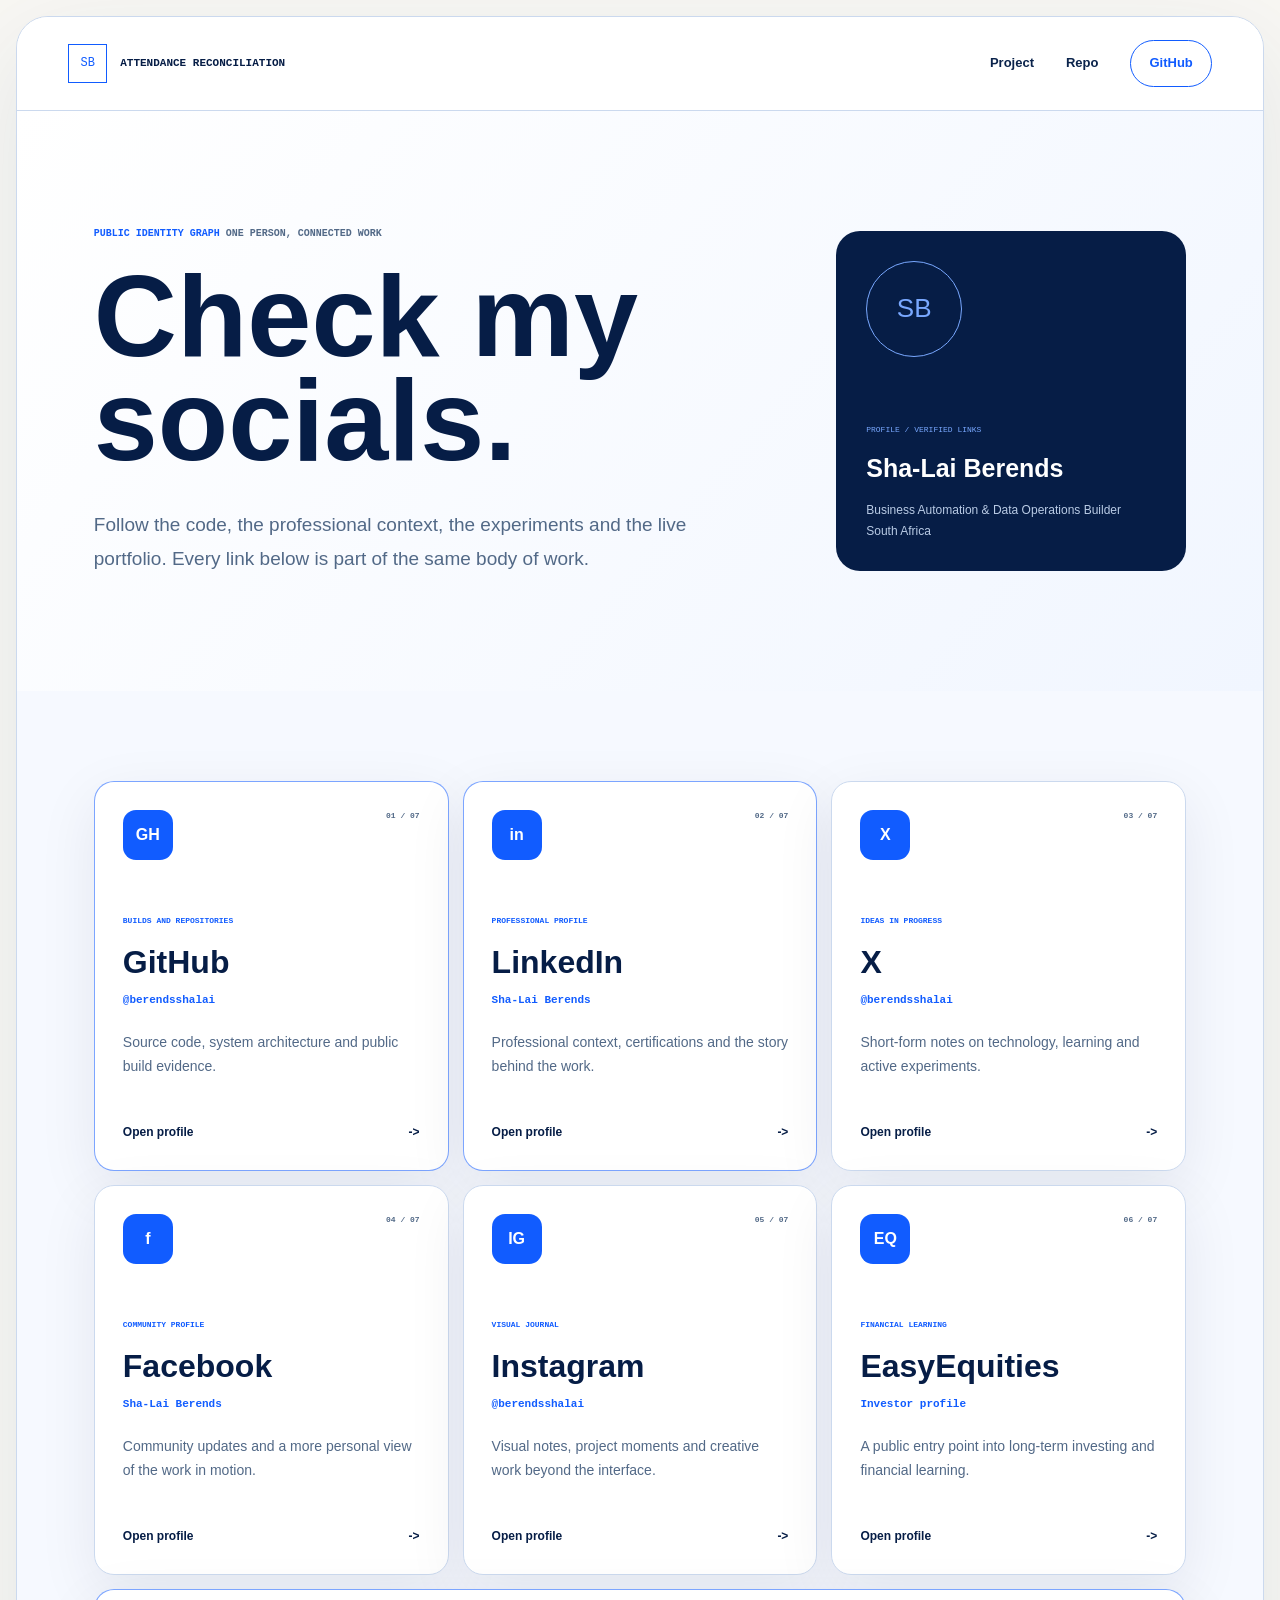
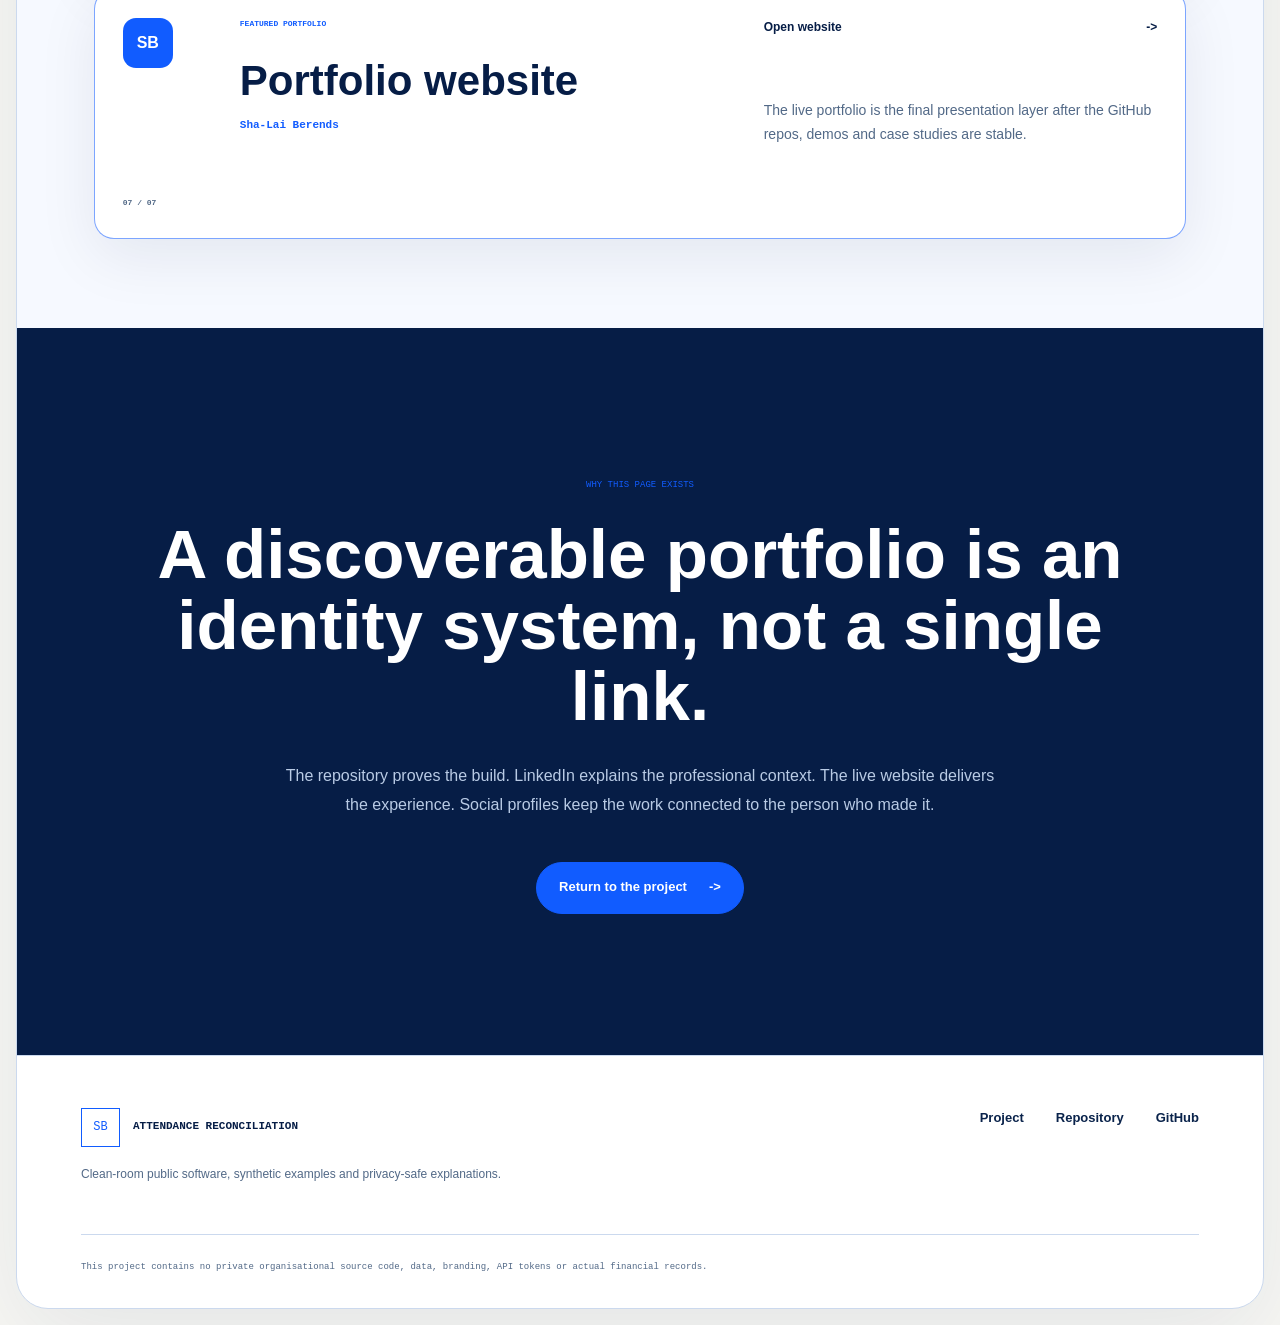
==== commit bd73d8bc: "integrate verified social profile links" ====
--- a/site/socials/index.html
+++ b/site/socials/index.html
@@ -4,8 +4,37 @@
     <meta charset="utf-8" />
     <meta name="viewport" content="width=device-width, initial-scale=1" />
     <title>Check My Socials | Attendance Reconciliation Engine</title>
-    <meta name="description" content="Social profile links and public identity graph for the Attendance Reconciliation Engine by Sha-Lai Berends." />
+    <meta name="author" content="Sha-Lai Berends" />
+    <meta name="description" content="Verified public links for Sha-Lai Berends, connected to the Attendance Reconciliation Engine." />
+    <meta name="robots" content="index, follow" />
+    <link rel="canonical" href="https://berendsshalai.github.io/attendance-reconciliation-engine/socials/" />
+    <meta property="og:type" content="profile" />
+    <meta property="og:title" content="Check My Socials | Attendance Reconciliation Engine" />
+    <meta property="og:description" content="The verified public identity graph connected to the Attendance Reconciliation Engine by Sha-Lai Berends." />
+    <meta property="og:url" content="https://berendsshalai.github.io/attendance-reconciliation-engine/socials/" />
+    <meta name="twitter:card" content="summary" />
+    <meta name="twitter:creator" content="@berendsshalai" />
     <link rel="stylesheet" href="../assets/styles.css" />
+    <script type="application/ld+json">
+      {
+        "@context": "https://schema.org",
+        "@type": "ProfilePage",
+        "name": "Check My Socials",
+        "url": "https://berendsshalai.github.io/attendance-reconciliation-engine/socials/",
+        "mainEntity": {
+          "@type": "Person",
+          "name": "Sha-Lai Berends",
+          "url": "https://sha-lai-be-2a6c6108-shalaiberends.wix-site-host.com",
+          "sameAs": [
+            "https://github.com/berendsshalai",
+            "https://www.linkedin.com/in/sha-lai-berends",
+            "https://x.com/berendsshalai",
+            "https://www.facebook.com/p/Sha-Lai-Berends-61591546301365/",
+            "https://www.instagram.com/berendsshalai"
+          ]
+        }
+      }
+    </script>
   </head>
   <body>
     <div class="site-shell socials-shell">
@@ -32,7 +61,7 @@
             <div class="profile-monogram">SB</div>
             <span>PROFILE / VERIFIED LINKS</span>
             <strong>Sha-Lai Berends</strong>
-            <p>AI Workflow and Automation Specialist<br />South Africa</p>
+            <p>Business Automation &amp; Data Operations Builder<br />South Africa</p>
           </aside>
         </section>
 
